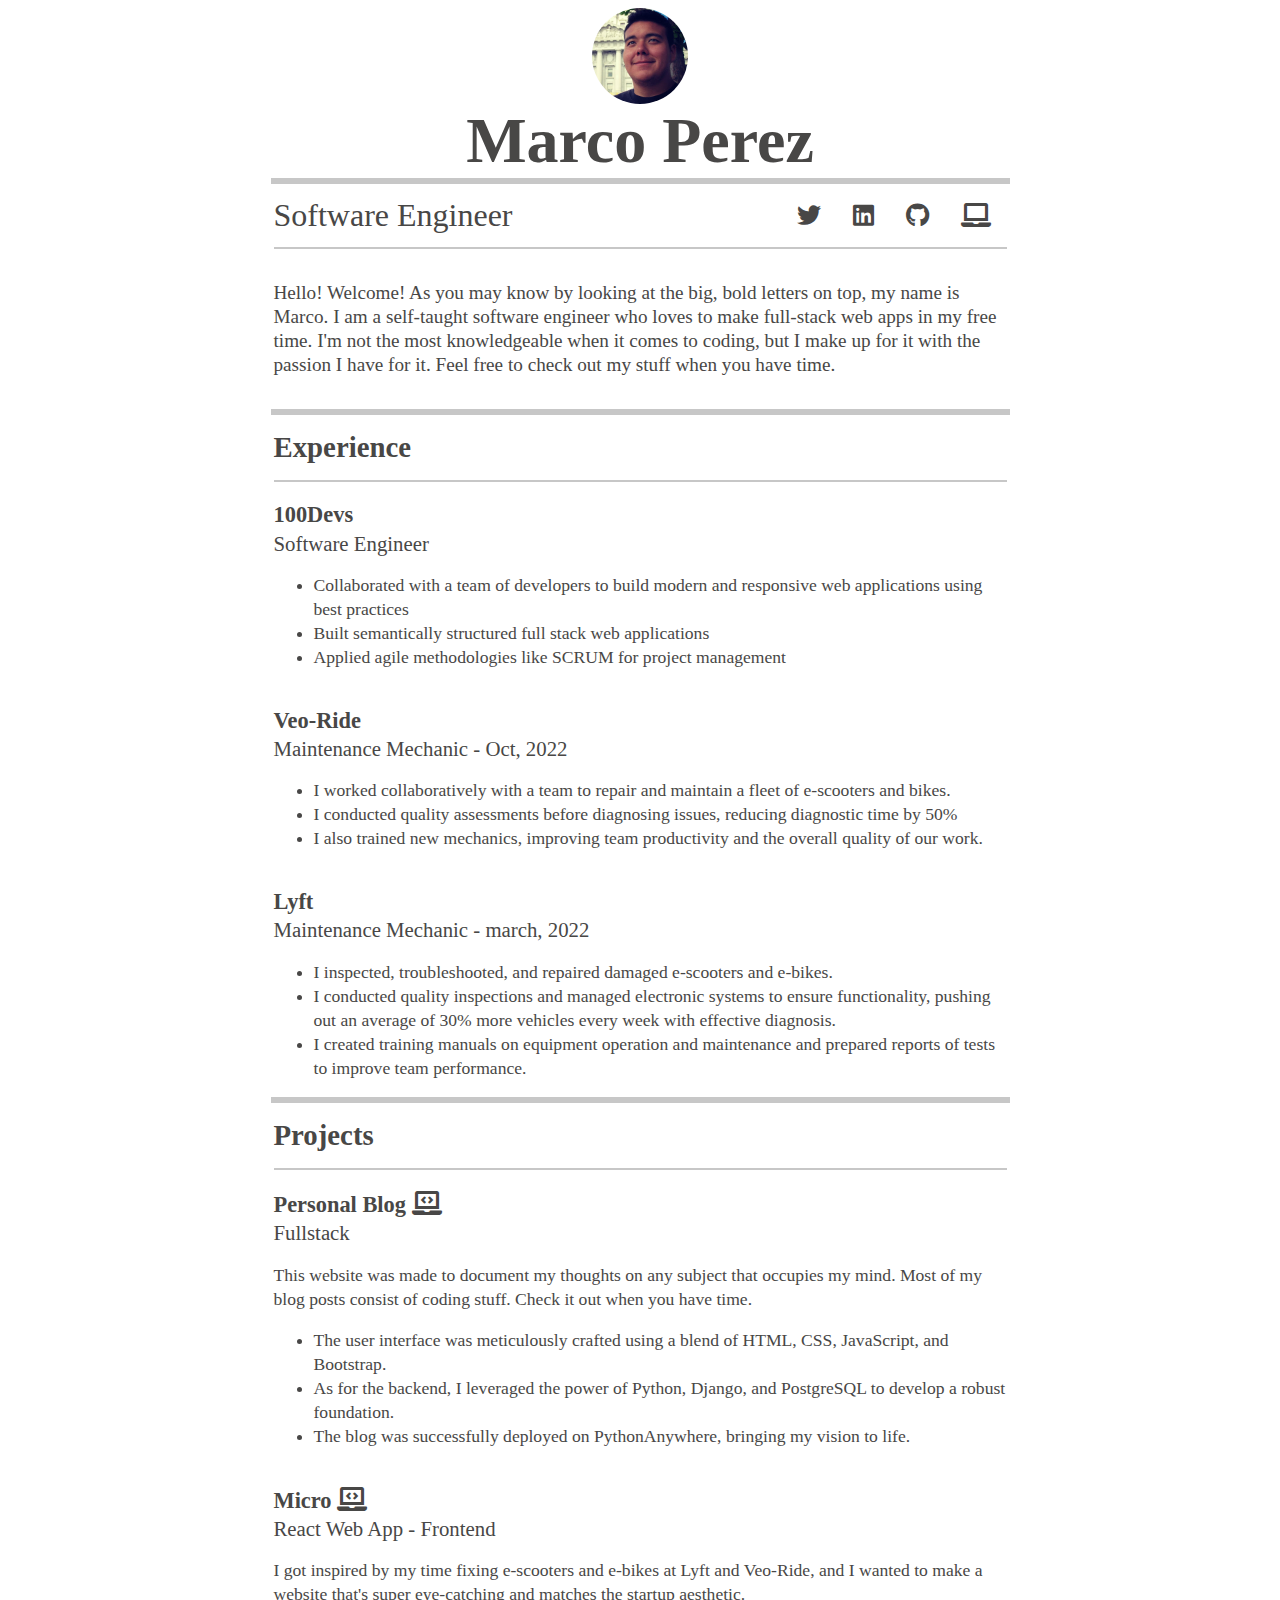
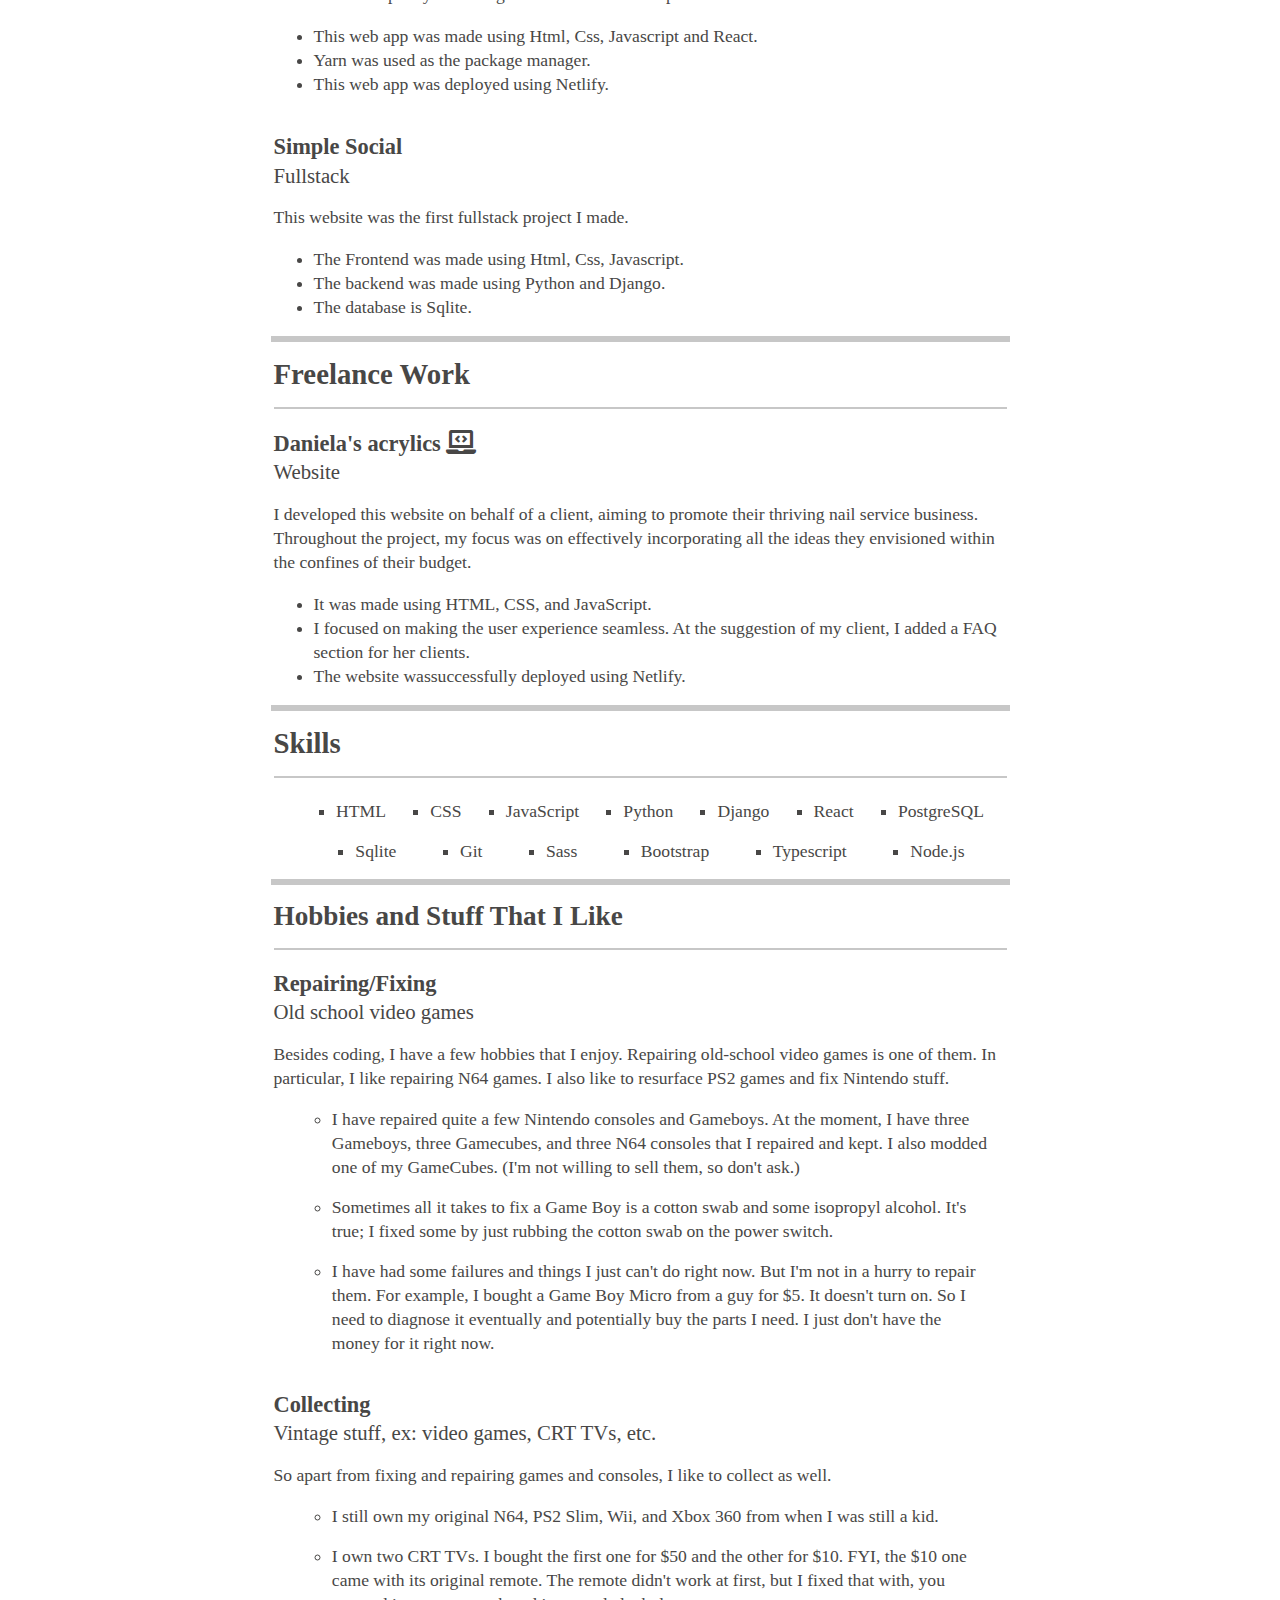
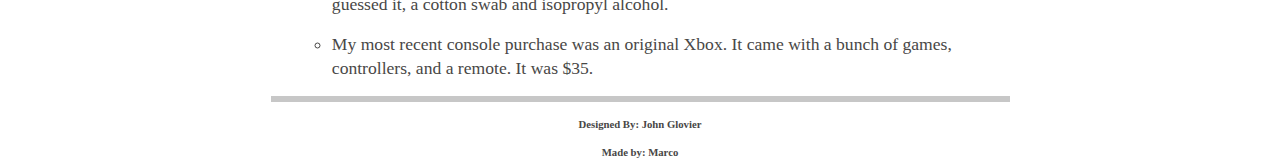
==== resume.html @ bd77ef1c "added resume.html" ====
<!DOCTYPE html>
<html lang="en">
<head>
    <meta charset="UTF-8">
    <meta name="viewport" content="width=device-width, initial-scale=1.0">
    <title>Document</title>
    <link rel="stylesheet" href="/assets/css/style.css">
    <link rel="stylesheet" href="https://cdnjs.cloudflare.com/ajax/libs/font-awesome/5.15.4/css/all.min.css">
</head>
<body>

<div class="everything">

    <section class="section1">

        <img src="/images/me.jpg" alt="me">

        <header>Marco Perez</header>

    </section>

    <div class="line-break"></div>

    <section class="section2">

        <section class="first-section">

            <h1>Software Engineer</h1>

            <div class="first-line-break2"></div>

            <div class="icons">

                <a href="https://twitter.com/software_marco"><i class="fab fa-twitter"></i></a>
                <a href="https://www.linkedin.com/in/marco-perez02/"><i class="fab fa-linkedin"></i></a>
                <a href="https://github.com/Marco0201"><i class="fab fa-github"></i></a>
                <a href="https://marco-webportfolio.netlify.app/"><i class="fas fa-laptop"></i></a>

            </div>

        </section>

        <div class="line-break2"></div>

        <p>
            Hello! Welcome! As you may know by looking at the big, bold letters on top, my name is Marco. I am a self-taught software engineer who loves to make full-stack web apps in my free time. I'm not the most knowledgeable when it comes to coding, but I make up for it with the passion I have for it. Feel free to check out my stuff when you have time.
        </p>

    </section>

    <div class="line-break"></div>

    <section class="section3">

        <h3>
            Experience
        </h3>

        <div class="line-break2"></div>

        <div class="entry">

            <h4 class="Company">100Devs</h4>

            <span class="Title">Software Engineer</span>

            <p class="description"></p>

            <ul class="bullet-points">

                <li>
                    Collaborated with a team of developers to build modern and responsive web
                    applications using best practices
                </li>

                <li>
                    Built semantically structured full stack web applications
                </li>

                <li>
                    Applied agile methodologies like SCRUM for project management
                </li>

            </ul>

        </div>

        <div class="entry">

            <h4 class="Company">Veo-Ride</h4>

            <span class="Title">Maintenance Mechanic - Oct, 2022</span>

            <p class="description"></p>

            <ul class="bullet-points">

                <li>
                    I worked collaboratively with a team to repair and maintain a
                    fleet of e-scooters and bikes.
                </li>

                <li>
                    I conducted quality assessments before diagnosing issues,
                    reducing diagnostic time by 50%
                </li>

                <li>
                    I also trained new mechanics, improving team
                    productivity and the overall quality of our work.

                </li>

            </ul>

        </div>

        <div class="entry">

            <h4 class="Company">Lyft</h4>

            <span class="Title">Maintenance Mechanic - march, 2022</span>

            <p class="description"></p>

            <ul class="bullet-points">

                <li>
                    I inspected, troubleshooted, and repaired damaged e-scooters and
                    e-bikes.
                </li>

                <li>
                    I conducted quality inspections and managed electronic systems to ensure
                    functionality, pushing out an average of 30% more vehicles every week with effective
                    diagnosis.
                </li>

                <li>
                    I created training manuals on equipment operation and maintenance and
                    prepared reports of tests to improve team performance.

                </li>

            </ul>

        </div>

    </section>

    <div class="line-break"></div>

    <section class="section4">

        <h3>
            Projects
        </h3>

        <div class="line-break2"></div>

        <div class="entry">

            <h4 class="Company">Personal Blog <a href="https://marco020.pythonanywhere.com/"><i class="fas fa-laptop-code"></i></a> </h4>

            <span class="Title">Fullstack</span>

            <p class="description">This website was made to document my thoughts on any subject that occupies my mind. Most of my blog posts consist of coding stuff. Check it out when you have time.</p>

            <ul class="bullet-points">

                <li>
                    The user interface was meticulously crafted using a blend of HTML, CSS, JavaScript, and
                    Bootstrap.
                </li>

                <li>
                    As for the backend, I leveraged the power of Python, Django, and PostgreSQL
                    to develop a robust foundation.
                </li>

                <li>
                    The blog was successfully deployed on PythonAnywhere,
                    bringing my vision to life.
                </li>

            </ul>

        </div>

        <div class="entry">

            <h4 class="Company">Micro <a href="https://micro-mobile.netlify.app/"><i class="fas fa-laptop-code"></i></a> </h4>

            <span class="Title">React Web App - Frontend</span>

            <p class="description">I got inspired by my time fixing e-scooters and e-bikes at Lyft and Veo-Ride, and
                I wanted to make a website that's super eye-catching and matches the startup aesthetic.</p>

            <ul class="bullet-points">

                <li>
                    This web app was made using Html, Css, Javascript and React.
                </li>

                <li>
                    Yarn was used as the package manager.
                </li>

                <li>
                    This web app was deployed using Netlify.
                </li>

            </ul>

        </div>

        <div class="entry">

            <h4 class="Company">Simple Social</h4>

            <span class="Title">Fullstack</span>

            <p class="description">This website was the first fullstack project I made.</p>

            <ul class="bullet-points">

                <li>
                    The Frontend was made using Html, Css, Javascript.
                </li>

                <li>
                    The backend was made using Python and Django.
                </li>

                <li>
                    The database is Sqlite.
                </li>

            </ul>

        </div>

    </section>

    <div class="line-break"></div>

    <section class="section4">

        <h3>
            Freelance Work
        </h3>

        <div class="line-break2"></div>

        <div class="entry">

            <h4 class="Company">Daniela's acrylics <a href="https://www.danielasacrylic.com/"><i class="fas fa-laptop-code"></i></a> </h4>

            <span class="Title">Website</span>

            <p class="description"> I developed this website on behalf of a client, aiming
                to promote their thriving nail service business. Throughout the project, my focus
                was on effectively incorporating all the ideas they envisioned within the confines
                of their budget.</p>

            <ul class="bullet-points">

                <li>
                    It was made using HTML, CSS, and JavaScript.
                </li>

                <li>
                    I focused on making the user experience seamless. At the suggestion of my client, I added a FAQ section for her clients.
                </li>

                <li>
                    The website wassuccessfully deployed using Netlify.
                </li>

            </ul>

        </div>

    </section>

    <div class="line-break"></div>

    <section class="section5">

        <h3>
            Skills
        </h3>

        <div class="line-break2"></div>

        <div class="entry">

            <h4 class="Company"></h4>

            <span class="Title"></span>

            <ul class="bullet-points">

                <li>HTML</li>
                <li>CSS</li>
                <li>JavaScript</li>
                <li>Python</li>
                <li>Django</li>
                <li>React</li>
                <li>PostgreSQL</li>
                <li>Sqlite</li>
                <li>Git</li>
                <li>Sass</li>
                <li>Bootstrap</li>
                <li>Typescript</li>
                <li>Node.js</li>

            </ul>

        </div>

    </section>

    <div class="line-break"></div>

    <section class="section6">

        <h3>
            Hobbies and Stuff That I Like
        </h3>

        <div class="line-break2"></div>

        <div class="entry">

            <h4 class="Company">Repairing/Fixing</h4>

            <span class="Title">Old school video games</span>

            <p class="description">Besides coding, I have a few hobbies that I enjoy. Repairing old-school video games is one of them. In particular, I like repairing N64 games. I also like to resurface PS2 games and fix Nintendo stuff. </p>

            <ul class="bullet-points">

                <li>
                    I have repaired quite a few Nintendo consoles and Gameboys. At the moment, I have three Gameboys, three Gamecubes, and three N64 consoles that I repaired and kept. I also modded one of my GameCubes. (I'm not willing to sell them, so don't ask.)
                </li>
                <li>
                    Sometimes all it takes to fix a Game Boy is a cotton swab and some isopropyl alcohol. It's true; I fixed some by just rubbing the cotton swab on the power switch.
                </li>

                <li>
                    I have had some failures and things I just can't do right now. But I'm not in a hurry to repair them. For example, I bought a Game Boy Micro from a guy for $5. It doesn't turn on. So I need to diagnose it eventually and potentially buy the parts I need. I just don't have the money for it right now.
                </li>

            </ul>

        </div>

        <div class="entry">

            <h4 class="Company">Collecting</h4>

            <span class="Title">Vintage stuff, ex: video games, CRT TVs, etc.</span>

            <p class="description">So apart from fixing and repairing games and consoles, I like to collect as well.</p>

            <ul class="bullet-points">

                <li>
                    I still own my original N64, PS2 Slim, Wii, and Xbox 360 from when I was still a kid.
                </li>

                <li>
                    I own two CRT TVs. I bought the first one for $50 and the other for $10. FYI, the $10 one came with its original remote. The remote didn't work at first, but I fixed that with, you guessed it, a cotton swab and isopropyl alcohol.
                </li>

                <li>
                    My most recent console purchase was an original Xbox. It came with a bunch of games, controllers, and a remote. It was $35.
                </li>

            </ul>

        </div>

    </section>

    <div class="line-break"></div>

    <footer class="credit">

        <h6>Designed By: <a href="https://github.com/jglovier/resume-template">John Glovier</a></h6>

    <h6>Made by: <a href="https://github.com/Marco0201/Resume-Template">Marco</a></h6>

    </footer>


</div>



</body>
</html>
---- assets/css/style.css ----
@media screen and (min-width: 619px) {

    .everything {
        font-family:Cambria, Cochin, Georgia, Times, 'Times New Roman', serif
    }

    .section1 {
        max-width: 45.8125rem;
        margin: auto;
        display: flex;
        flex-direction: column;
        max-height: 20rem;
        justify-content: space-evenly;
        align-items: center;
    }

    .section1 img {
        border-radius: 50px;
        width: 6rem;
        height: 6rem;
    }

    .section1 header {
        font-size: 4rem;
        font-weight: 600;
        text-align: center;
        color: #484746;
    }

    .line-break {
        border: 3px solid #c7c7c7;
        max-width: 45.8125rem;
        margin: auto;
    }

    .section2 {
        display: flex;
        flex-direction: column;
        /* align-items: center; */
        margin: auto;
        max-width: 45.8125rem;
        max-height: 20rem;
    }

    .first-section {
        display: flex;
        flex-direction: row;
        align-items: center;
        justify-content: space-between;
    }

    .first-line-break2{
        display: none;
    }

    .first-section h1 {
        font-size: 2rem;
        font-weight: 300;
        margin: 0.8rem 0;
        text-align: center;
        color: #484746;
    }

    .icons {
        display: flex;
        justify-content: space-between;
        align-items: center;
        padding-left: 0;
    }

    .icons a {
        margin: 0 1rem;
    }

    .fab,
    .fas {
        font-size: 1.5rem;
        color: #484746;
    }

    .line-break2 {
        border: 1px solid #c7c7c7;
        max-width: 45.8125rem;
    }

    .section2 p {
        font-size: 1.2rem;
        color: #484746;
        line-height: 1.5rem;
        margin: 2rem 0;
    }

    .section3,
    .section4 {
        display: flex;
        flex-direction: column;
        margin: auto;
        max-width: 45.8125rem;
        max-height: 60rem;
    }

    .section3 h3,
    .section4 h3,
    .section5 h3 {
        font-size: 1.8rem;
        margin: 1rem 0;
        color: #484746;
        font-weight: 900;

    }

    .entry {
        color: #484746;
    }

    .Company {
        font-size: 1.4rem;
        font-weight: 600;
        margin: 1.3rem 0 0.2rem 0;
    }

    .Title {
        font-size: 1.3rem;
        font-weight: 400;
    }

    .description,
    .bullet-points {
        line-height: 1.5rem;
        font-size: 1.1rem;
    }

    .section5,
    .section6 {
        display: flex;
        flex-direction: column;
        margin: auto;
        max-width: 45.8125rem;
        max-height: 60rem;
    }

    .section5 .bullet-points {
        display: flex;
        flex-wrap: wrap;
        padding-left: 0;
        width: 95%;
        margin: auto;
        justify-content: space-evenly;
        align-items: center;
    }

    .section5 .bullet-points li {
        list-style: square;
        margin-left: 2.5rem;
        margin-bottom: 1rem;
    }

    .section6 h3 {
        font-size: 1.7rem;
        margin: 1rem 0;
        color: #484746;
        font-weight: 900;
    }

    .section6 .bullet-points {
        display: flex;
        flex-wrap: wrap;
        padding-left: 0;
        width: 95%;
        margin: auto;
        justify-content: flex-start;
        align-items: center;
    }

    .section6 .bullet-points li {
        list-style: circle;
        margin-left: 2.5rem;
        margin-bottom: 1rem;
    }

    .credit {
        max-width: 45.8125rem;
        display: flex;
        flex-direction: column;
        margin: auto;
        align-items: center;
    }

    .credit h6 {
        color: #484746;
        margin: 1rem 0 0 0;
    }

    .credit a {
        color: #484746;
        text-decoration: none;
    }


}

@media screen and (max-width: 618px) {

    .everything {
        font-family:Cambria, Cochin, Georgia, Times, 'Times New Roman', serif
    }
    .section1 {
        width: 95%;
        margin: auto;
        display: flex;
        flex-direction: column;
        min-height: 12rem;
        justify-content: space-evenly;
        align-items: center;
    }

    .section1 img {
        border-radius: 50px;
        width: 6rem;
        height: 6rem;
    }

    .section1 header {
        font-size: 4rem;
        font-weight: 600;
        text-align: center;
        color: #484746;
    }

    .line-break {
        border: 3px solid #c7c7c7;
        width: 90%;
        margin: auto;
    }

    .section2 {
        display: flex;
        flex-direction: column;
        margin: auto;
        width: 90%;
        max-height: 80rem;
    }

    .first-section {
        display: flex;
        flex-direction: column;
        align-items: center;
    }

    .first-line-break2 {
        border: 1px solid #c7c7c7;
        width: 100%;
    }

    .first-section h1 {
        font-size: 2rem;
        font-weight: 300;
        margin: 0.8rem 0;
        text-align: center;
        color: #484746;
    }

    .icons {
        display: flex;
        justify-content: space-evenly;
        align-items: center;
        padding-left: 0;
        margin: 1rem 0;
    }

    .icons a {
        margin: 0 1rem;
    }

    .fab,
    .fas {
        font-size: 1.5rem;
        color: #484746;
    }

    .line-break2 {
        border: 1px solid #c7c7c7;
        width: 100%;
        /* margin: auto; */
    }

    .section2 p {
        font-size: 1.2rem;
        color: #484746;
        line-height: 1.5rem;
    }

    .section3,
    .section4 {
        display: flex;
        flex-direction: column;
        margin: auto;
        width: 90%;
        max-height: 100rem;
    }

    .section3 h3,
    .section4 h3,
    .section5 h3 {
        font-size: 1.8rem;
        margin: 1rem 0;
        color: #484746;
        font-weight: 900;

    }

    .entry {
        color: #484746;
    }

    .Company {
        font-size: 1.4rem;
        font-weight: 600;
        margin: 1.3rem 0 0.2rem 0;
    }

    .Title {
        font-size: 1.3rem;
        font-weight: 400;
    }

    .description,
    .bullet-points {
        line-height: 1.5rem;
        font-size: 1.1rem;
    }

    .section5,
    .section6 {
        display: flex;
        flex-direction: column;
        margin: auto;
        width: 90%;
        max-height: 200rem;
    }

    .section5 .bullet-points {
        display: flex;
        flex-wrap: wrap;
        padding-left: 0;
        width: 95%;
        margin: auto;
        justify-content: space-evenly;
        align-items: center;
    }

    .section5 .bullet-points li,
    .section6 .bullet-points li {
        list-style: square;
        margin-left: 2.5rem;
        margin-bottom: 1rem;
    }

    .section6 h3 {
        font-size: 1.7rem;
        margin: 1rem 0;
        color: #484746;
        font-weight: 900;
    }

    .section6 .bullet-points {
        display: flex;
        flex-wrap: wrap;
        padding-left: 0;
        width: 95%;
        margin: auto;
        justify-content: flex-start;
        align-items: center;
    }

    .section6 .bullet-points li {
        list-style: circle;
    }

    .credit {
        width: 95%;
        display: flex;
        flex-direction: column;
        margin: auto;
        align-items: center;
    }

    .credit h6 {
        color: #484746;
        margin: 1rem 0 0 0;
    }

    .credit a {
        color: #484746;
        text-decoration: none;
    }

}
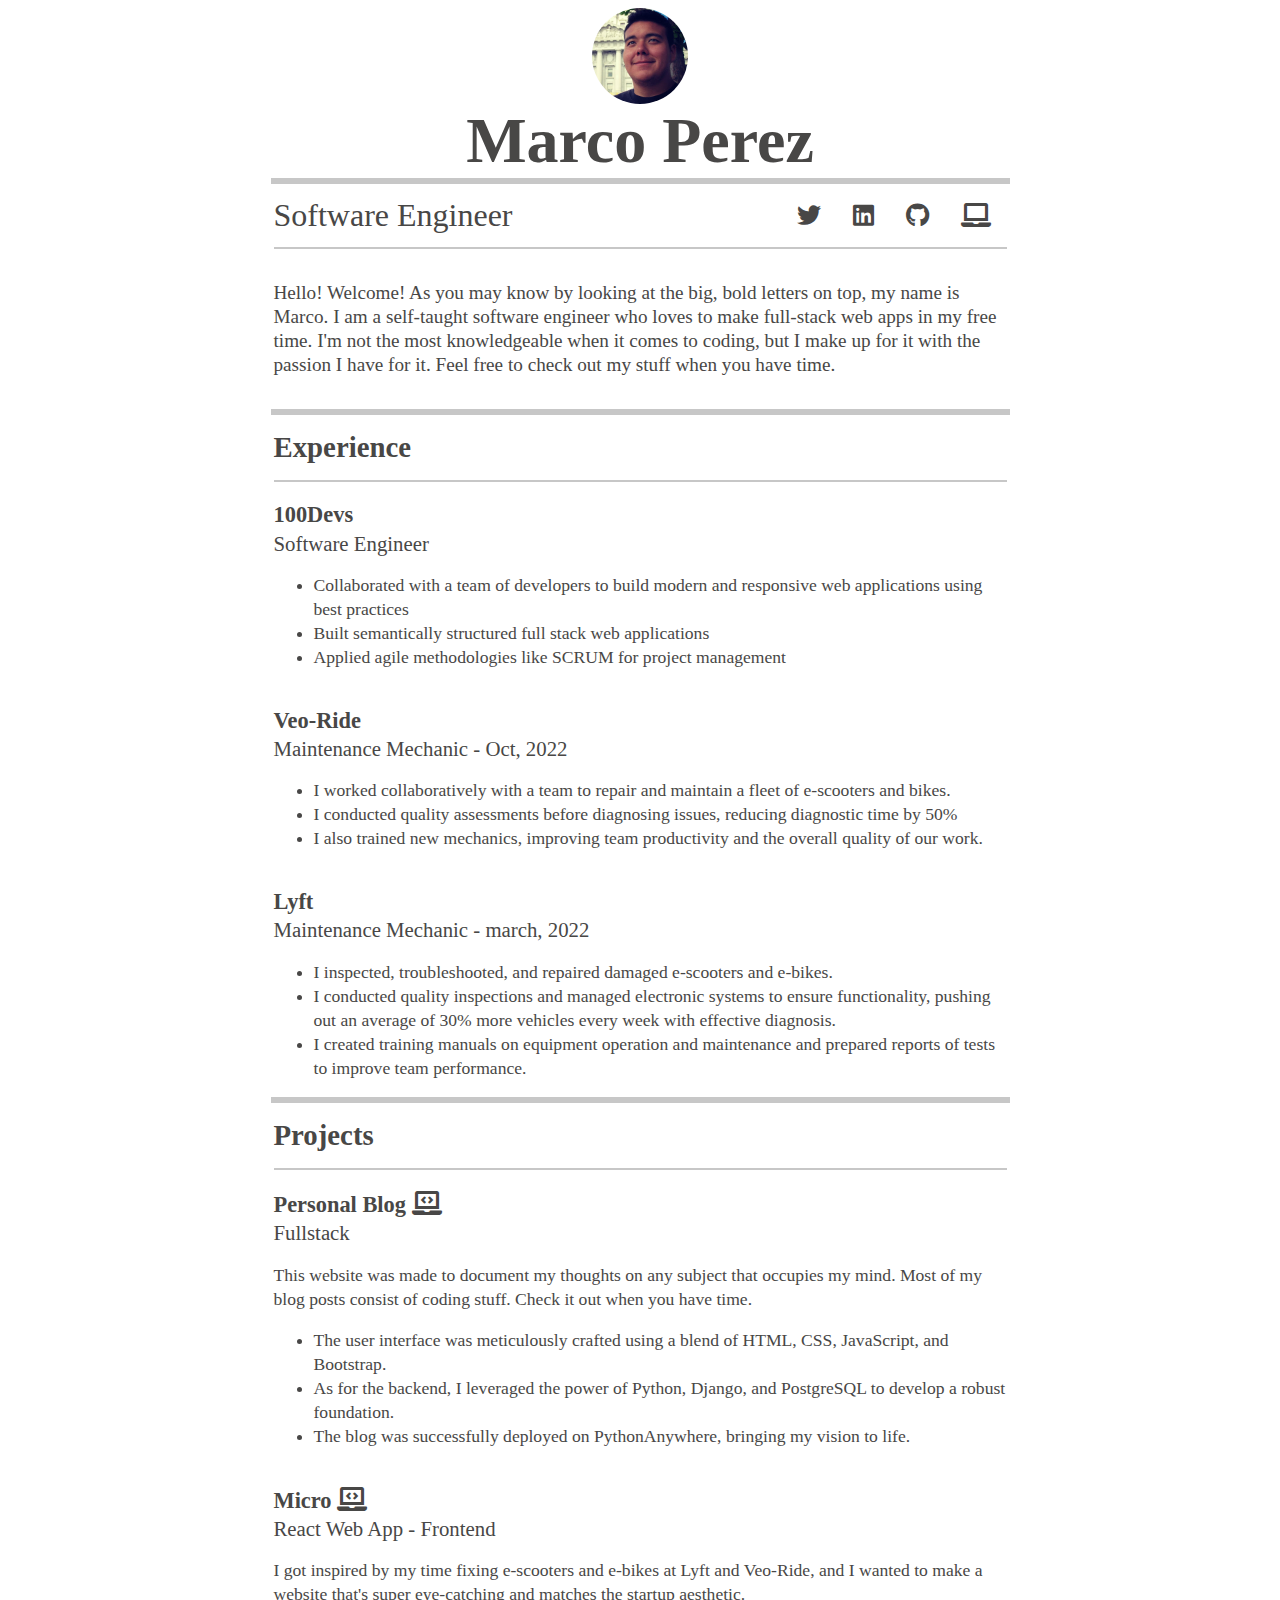
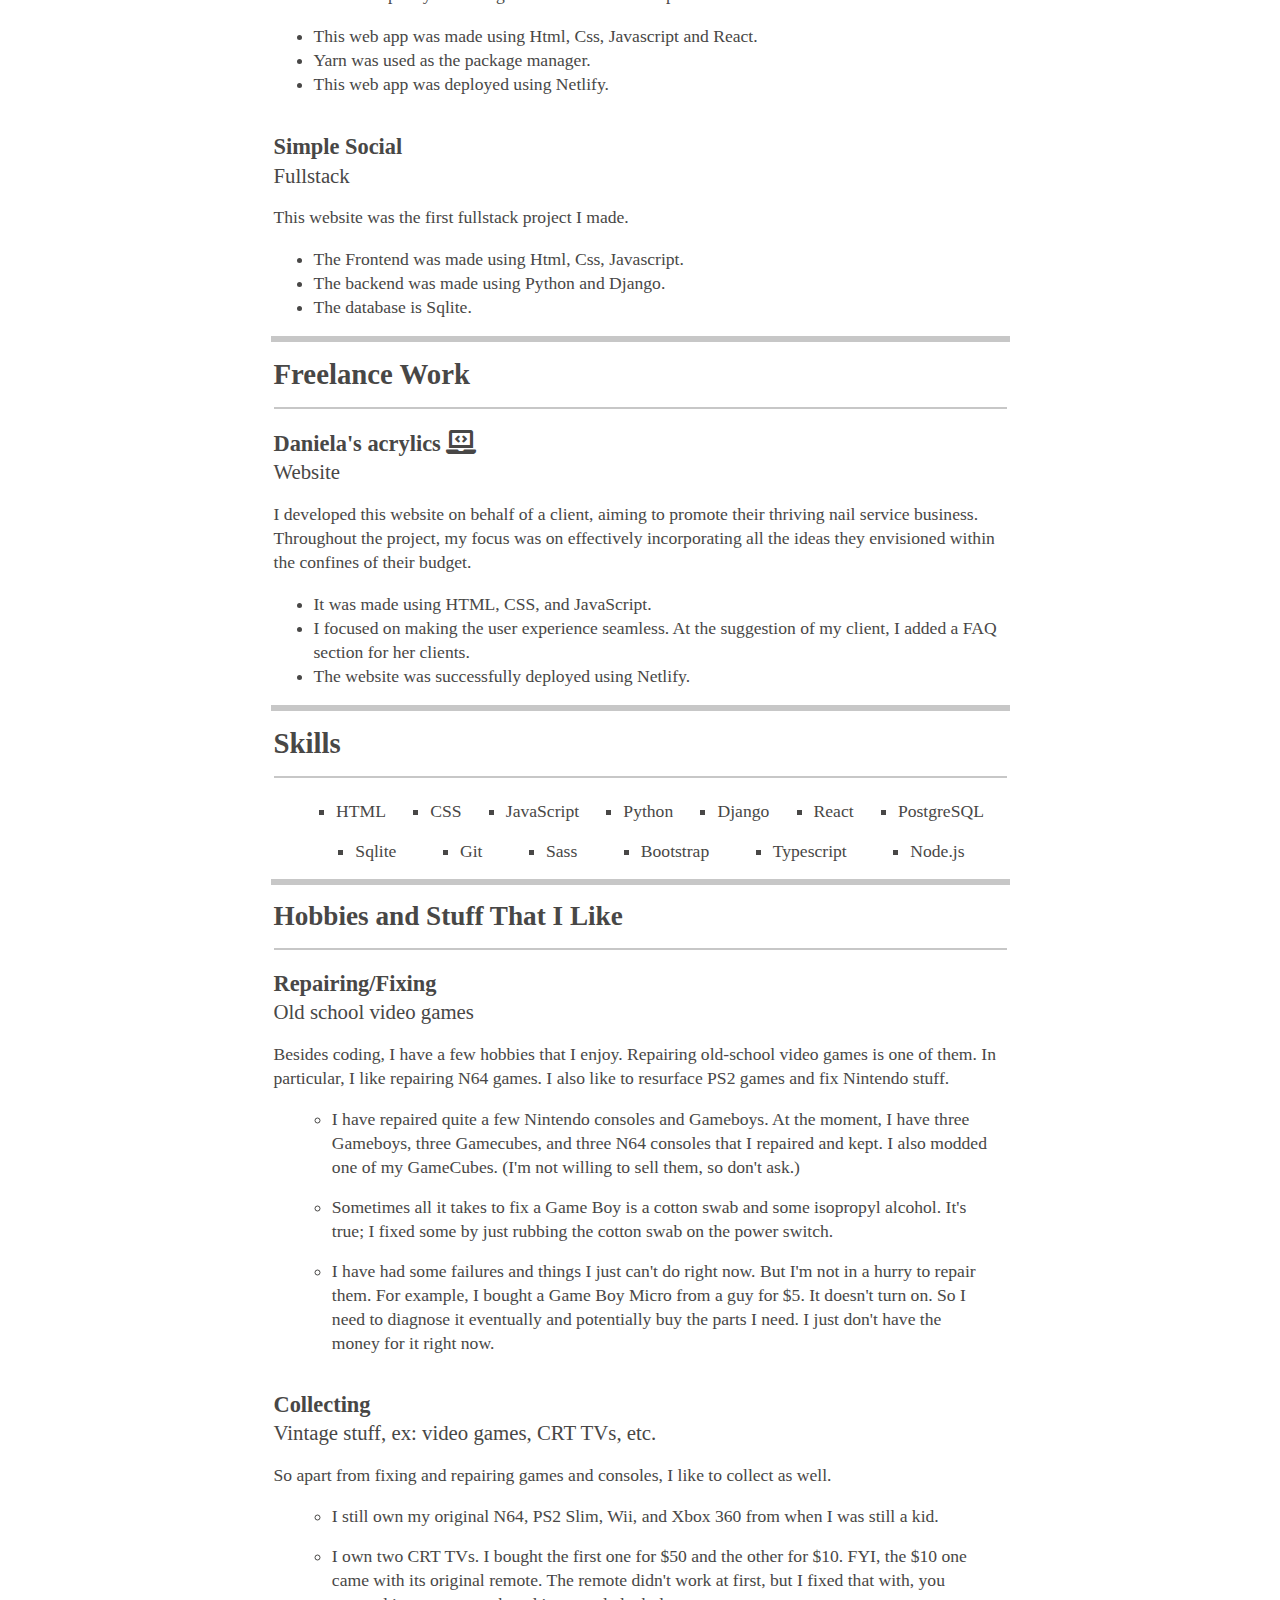
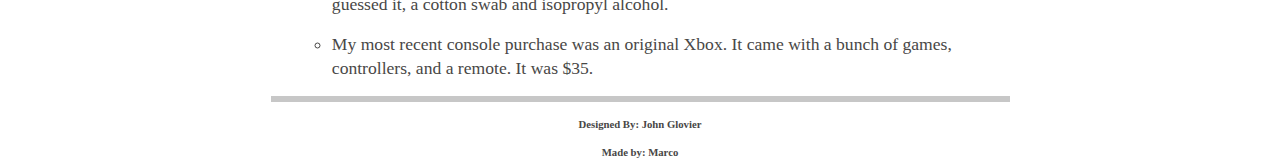
==== commit 9b3600d9: "fixed grammar mistake" ====
--- a/resume.html
+++ b/resume.html
@@ -274,7 +274,7 @@
                 </li>
 
                 <li>
-                    The website wassuccessfully deployed using Netlify.
+                    The website was successfully deployed using Netlify.
                 </li>
 
             </ul>
